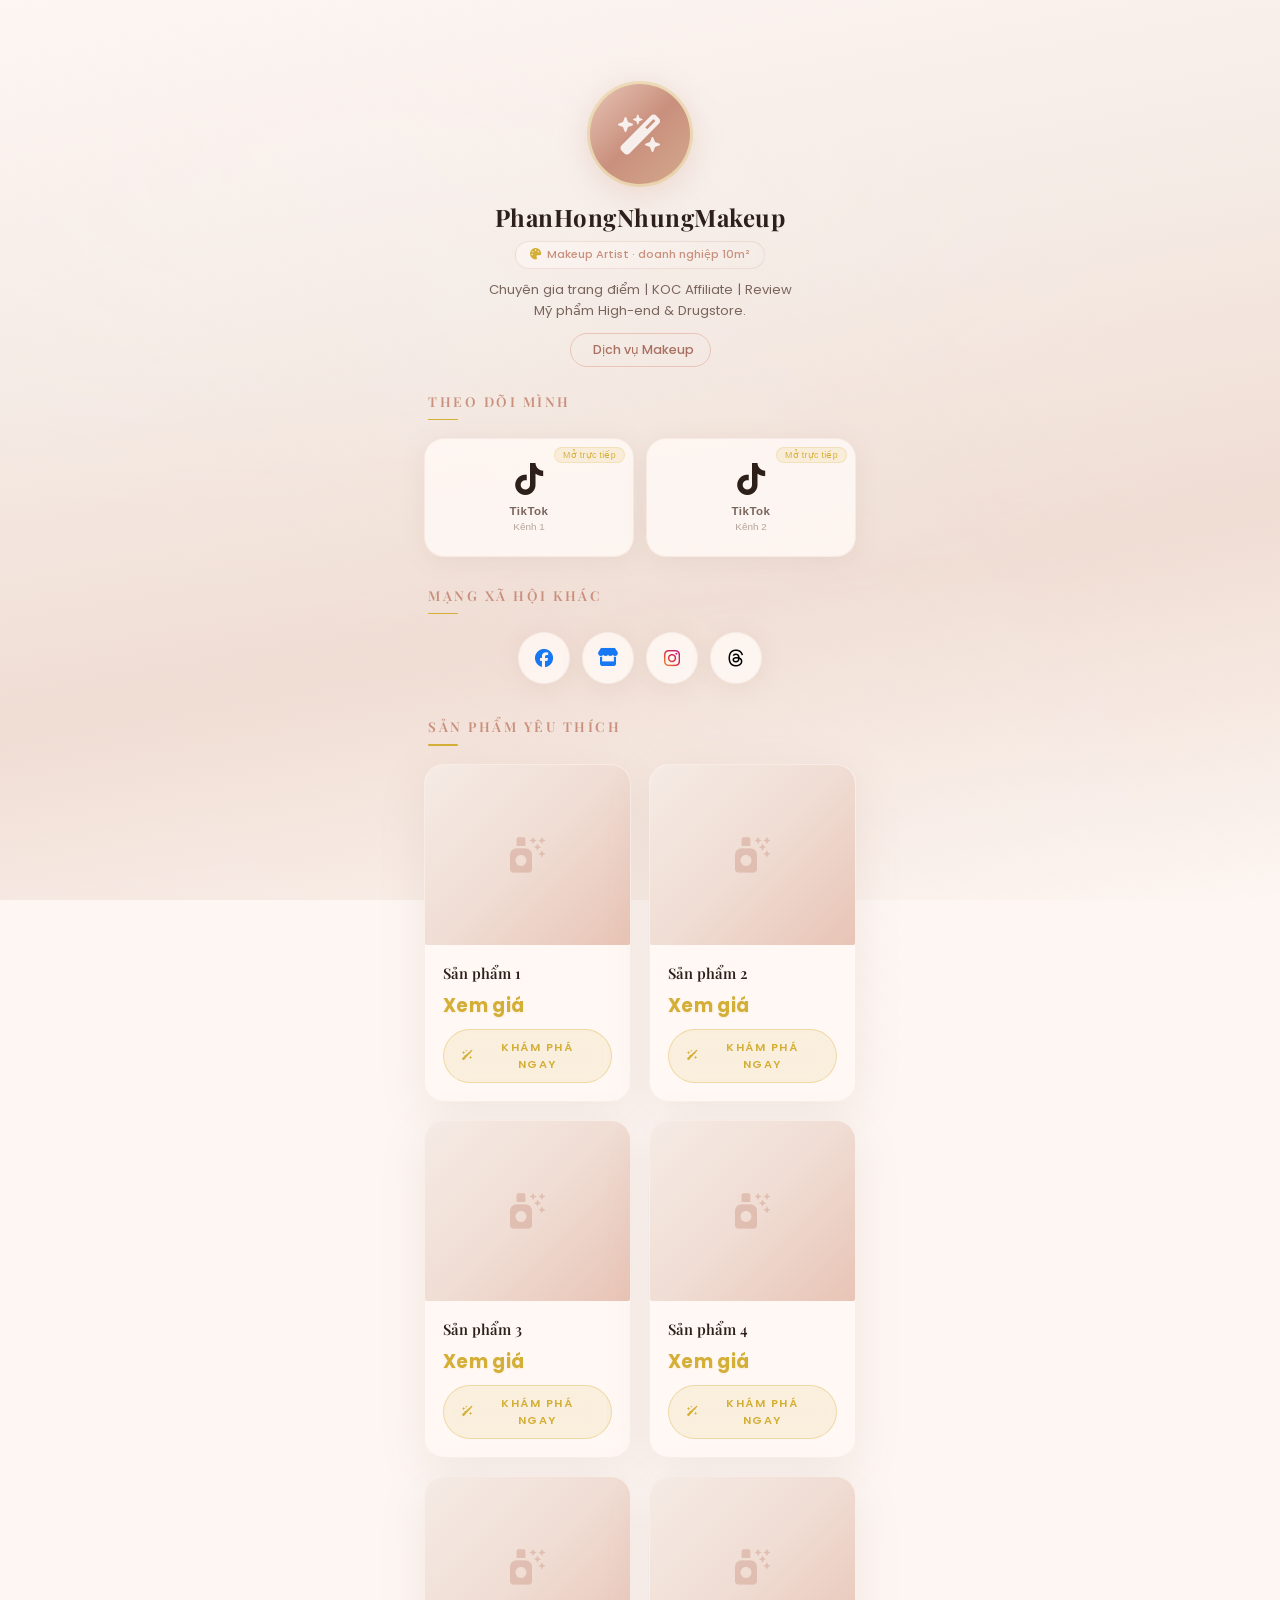
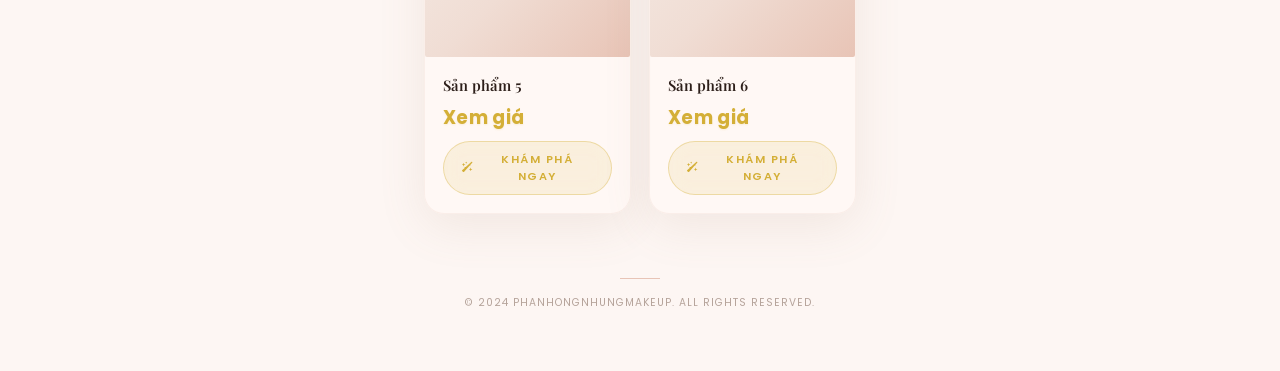
==== tiktok.html @ 32e25bb2 "Initial commit" ====
<!DOCTYPE html>
<html lang="vi">

<head>
  <!-- ============================================
       PhanHongNhungMakeup - Trang TikTok
       Tối ưu cho: TikTok
       
       Primary: TikTok Kênh 1, TikTok Kênh 2
       Secondary: FB Profile, FB Fanpage, IG, Threads
       ============================================ -->

  <meta charset="UTF-8">
  <meta name="viewport" content="width=device-width, initial-scale=1.0, maximum-scale=5.0, user-scalable=yes">

  <!-- SEO -->
  <title>PhanHongNhungMakeup | TikTok</title>
  <meta name="description" content="PhanHongNhungMakeup - Theo dõi trên TikTok và khám phá sản phẩm mỹ phẩm yêu thích.">

  <!-- Open Graph -->
  <meta property="og:title" content="PhanHongNhungMakeup | TikTok">
  <meta property="og:description" content="Theo dõi mình trên TikTok và khám phá sản phẩm mỹ phẩm!">
  <meta property="og:type" content="website">
  <meta property="og:locale" content="vi_VN">

  <!-- Mobile -->
  <meta name="theme-color" content="#c9907d">
  <meta name="apple-mobile-web-app-capable" content="yes">

  <!-- Font Awesome -->
  <link rel="stylesheet" href="https://cdnjs.cloudflare.com/ajax/libs/font-awesome/6.5.1/css/all.min.css"
    integrity="sha512-DTOQO9RWCH3ppGqcWaEA1BIZOC6xxalwEsw9c2QQeAIftl+Vegovlnee1c9QX4TctnWMn13TZye+giMm8e2LwA=="
    crossorigin="anonymous" referrerpolicy="no-referrer" />

  <!-- Stylesheet -->
  <link rel="stylesheet" href="style.css">
</head>

<body>
  <main class="container" role="main">

    <!-- ==========================================
         HEADER
         ========================================== -->
    <header class="profile-header" id="profile-header">
      <div class="profile-avatar" id="profile-avatar">
        <i class="fa-solid fa-wand-magic-sparkles avatar-placeholder"></i>
      </div>

      <h1 class="profile-name">PhanHongNhungMakeup</h1>

      <div class="profile-tag">
        <i class="fa-solid fa-palette"></i>
        Makeup Artist · doanh nghiệp 10m²
      </div>

      <p class="profile-bio">
        Chuyên gia trang điểm | KOC Affiliate | Review Mỹ phẩm High-end & Drugstore.
      </p>

      <a href="#" class="profile-service-link" id="service-link">
        <i class="fa-solid fa-sparkles"></i>
        Dịch vụ Makeup
      </a>
    </header>

    <!-- ==========================================
         LIÊN KẾT CHÍNH (Primary - TikTok)
         Mở TRỰC TIẾP vì người dùng đang trong
         in-app browser của TikTok
         ========================================== -->
    <section class="social-primary-section" id="primary-social" aria-label="Liên kết chính">
      <h2 class="section-title">Theo dõi mình</h2>

      <div class="social-primary-grid">

        <!-- TikTok Kênh 1 -->
        <button class="social-primary-btn tiktok" id="btn-tiktok-1" data-url="https://www.tiktok.com/@phanhongnhungmakeup"
          data-native="true" aria-label="TikTok Kênh 1">
          <span class="native-badge">Mở trực tiếp</span>
          <i class="fa-brands fa-tiktok social-icon"></i>
          <span class="social-label">TikTok</span>
          <span class="social-sublabel">Kênh 1</span>
        </button>

        <!-- TikTok Kênh 2 -->
        <button class="social-primary-btn tiktok" id="btn-tiktok-2" data-url="https://www.tiktok.com/@phanhongnhung.picks"
          data-native="true" aria-label="TikTok Kênh 2">
          <span class="native-badge">Mở trực tiếp</span>
          <i class="fa-brands fa-tiktok social-icon"></i>
          <span class="social-label">TikTok</span>
          <span class="social-sublabel">Kênh 2</span>
        </button>

      </div>
    </section>

    <!-- ==========================================
         LIÊN KẾT PHỤ (Secondary - Meta)
         Khác hệ sinh thái → dùng gateway redirect
         ========================================== -->
    <section class="social-secondary-section" id="secondary-social" aria-label="Liên kết khác">
      <h2 class="section-title">Mạng xã hội khác</h2>

      <div class="social-secondary-row">

        <!-- Facebook Profile -->
        <button class="social-secondary-btn facebook" id="btn-fb-profile" data-url="https://www.facebook.com/phanhong.nhung.16"
          aria-label="Facebook cá nhân">
          <i class="fa-brands fa-facebook"></i>
          <span class="tooltip">Facebook</span>
        </button>

        <!-- Facebook Fanpage -->
        <button class="social-secondary-btn facebook" id="btn-fb-fanpage" data-url="https://www.facebook.com/profile.php?id=61577437437876"
          aria-label="Facebook Fanpage">
          <i class="fa-solid fa-store"></i>
          <span class="tooltip">Fanpage</span>
        </button>

        <!-- Instagram -->
        <button class="social-secondary-btn instagram" id="btn-instagram" data-url="https://www.instagram.com/phanhongnhungmakeup"
          aria-label="Instagram">
          <i class="fa-brands fa-instagram"></i>
          <span class="tooltip">Instagram</span>
        </button>

        <!-- Threads -->
        <button class="social-secondary-btn threads" id="btn-threads" data-url="https://www.threads.net/@phanhongnhungmakeup"
          aria-label="Threads">
          <i class="fa-brands fa-threads"></i>
          <span class="tooltip">Threads</span>
        </button>

      </div>
    </section>

    <!-- ==========================================
         SẢN PHẨM MỸ PHẨM
         ========================================== -->
    <section class="shopee-section" id="shopee-section" aria-label="Sản phẩm mỹ phẩm">
      <h2 class="section-title">Sản phẩm yêu thích</h2>

      <div class="products-grid" id="products-grid">

        <!-- Sản phẩm 1 -->
        <article class="product-card" id="product-1" data-product-id="1" aria-label="Sản phẩm 1">
          <div class="product-image-wrapper">
            <i class="fa-solid fa-spray-can-sparkles img-placeholder"></i>
          </div>
          <div class="product-info">
            <h3 class="product-name">Sản phẩm 1</h3>
            <span class="product-price">Xem giá</span>
            <button class="product-buy-btn" id="buy-btn-1">
              <i class="fa-solid fa-wand-sparkles"></i>
              KHÁM PHÁ NGAY
            </button>
          </div>
        </article>

        <!-- Sản phẩm 2 -->
        <article class="product-card" id="product-2" data-product-id="2" aria-label="Sản phẩm 2">
          <div class="product-image-wrapper">
            <i class="fa-solid fa-spray-can-sparkles img-placeholder"></i>
          </div>
          <div class="product-info">
            <h3 class="product-name">Sản phẩm 2</h3>
            <span class="product-price">Xem giá</span>
            <button class="product-buy-btn" id="buy-btn-2">
              <i class="fa-solid fa-wand-sparkles"></i>
              KHÁM PHÁ NGAY
            </button>
          </div>
        </article>

        <!-- Sản phẩm 3 -->
        <article class="product-card" id="product-3" data-product-id="3" aria-label="Sản phẩm 3">
          <div class="product-image-wrapper">
            <i class="fa-solid fa-spray-can-sparkles img-placeholder"></i>
          </div>
          <div class="product-info">
            <h3 class="product-name">Sản phẩm 3</h3>
            <span class="product-price">Xem giá</span>
            <button class="product-buy-btn" id="buy-btn-3">
              <i class="fa-solid fa-wand-sparkles"></i>
              KHÁM PHÁ NGAY
            </button>
          </div>
        </article>

        <!-- Sản phẩm 4 -->
        <article class="product-card" id="product-4" data-product-id="4" aria-label="Sản phẩm 4">
          <div class="product-image-wrapper">
            <i class="fa-solid fa-spray-can-sparkles img-placeholder"></i>
          </div>
          <div class="product-info">
            <h3 class="product-name">Sản phẩm 4</h3>
            <span class="product-price">Xem giá</span>
            <button class="product-buy-btn" id="buy-btn-4">
              <i class="fa-solid fa-wand-sparkles"></i>
              KHÁM PHÁ NGAY
            </button>
          </div>
        </article>

        <!-- Sản phẩm 5 -->
        <article class="product-card" id="product-5" data-product-id="5" aria-label="Sản phẩm 5">
          <div class="product-image-wrapper">
            <i class="fa-solid fa-spray-can-sparkles img-placeholder"></i>
          </div>
          <div class="product-info">
            <h3 class="product-name">Sản phẩm 5</h3>
            <span class="product-price">Xem giá</span>
            <button class="product-buy-btn" id="buy-btn-5">
              <i class="fa-solid fa-wand-sparkles"></i>
              KHÁM PHÁ NGAY
            </button>
          </div>
        </article>

        <!-- Sản phẩm 6 -->
        <article class="product-card" id="product-6" data-product-id="6" aria-label="Sản phẩm 6">
          <div class="product-image-wrapper">
            <i class="fa-solid fa-spray-can-sparkles img-placeholder"></i>
          </div>
          <div class="product-info">
            <h3 class="product-name">Sản phẩm 6</h3>
            <span class="product-price">Xem giá</span>
            <button class="product-buy-btn" id="buy-btn-6">
              <i class="fa-solid fa-wand-sparkles"></i>
              KHÁM PHÁ NGAY
            </button>
          </div>
        </article>

      </div>
    </section>

    <!-- FOOTER -->
    <footer class="site-footer" id="site-footer">
      <div class="footer-divider"></div>
      <p class="footer-text">© 2024 PhanHongNhungMakeup. All Rights Reserved.</p>
    </footer>

  </main>

  <!-- ==========================================
       QUICK VIEW MODAL
       ========================================== -->
  <div class="quickview-overlay" id="quickview-overlay" role="dialog" aria-modal="true" aria-label="Xem nhanh sản phẩm">
    <div class="quickview-card">
      <div class="quickview-image" id="quickview-image">
        <i class="fa-solid fa-spray-can-sparkles img-placeholder"></i>
      </div>

      <button class="quickview-close" id="quickview-close" aria-label="Đóng">
        <i class="fa-solid fa-xmark"></i>
      </button>

      <div class="quickview-content">
        <h2 class="quickview-name" id="quickview-name">Tên sản phẩm</h2>

        <div class="quickview-rating">
          <div class="quickview-stars" id="quickview-stars"></div>
          <span class="quickview-rating-text" id="quickview-rating-text"></span>
        </div>

        <div class="quickview-price" id="quickview-price">0₫</div>
        <p class="quickview-desc" id="quickview-desc">Mô tả sản phẩm...</p>

        <button class="quickview-buy-btn" id="quickview-buy" data-url="">
          <i class="fa-solid fa-bag-shopping"></i>
          MUA TRÊN SHOPEE
        </button>
        <p class="quickview-note">Sẽ chuyển hướng tới ứng dụng Shopee hoặc trình duyệt</p>
      </div>
    </div>
  </div>

  <!-- ==========================================
       GATEWAY OVERLAY
       ========================================== -->
  <div class="gateway-overlay" id="gateway-overlay" role="dialog" aria-modal="true" aria-label="Chuyển hướng liên kết">
    <div class="gateway-card">
      <div class="gateway-deco-icon">
        <i class="fa-solid fa-wand-magic-sparkles"></i>
      </div>

      <h2 class="gateway-title" id="gateway-title">
        <i class="fa-solid fa-magic"></i>
        Đang chuyển hướng...
      </h2>

      <p class="gateway-message">
        Để trải nghiệm tốt nhất, trang này nên được mở trong trình duyệt gốc
        (ví dụ: Safari, Chrome).
      </p>

      <div class="gateway-url-preview" id="gateway-url-preview"></div>

      <div class="gateway-actions">
        <button class="gateway-btn primary" id="redirect-direct">
          <i class="fa-solid fa-up-right-from-square"></i>
          MỞ TRONG ỨNG DỤNG
        </button>

        <button class="gateway-btn secondary" id="copy-link">
          <i class="fa-regular fa-copy"></i>
          Sao chép liên kết
        </button>

        <button class="gateway-btn ghost" id="close-gateway">
          <i class="fa-solid fa-images"></i>
          XEM TIẾP PORTFOLIO
        </button>
      </div>
    </div>
  </div>

  <!-- Toast thông báo -->
  <div class="copy-toast" id="copy-toast" role="alert" aria-live="assertive"></div>

  <!-- Script -->
  <script src="script.js"></script>
</body>

</html>
---- style.css ----
/* ============================================
   PhanHongNhungMakeup - Affiliate Social Hub
   Phong cách: Aesthetic Glamour Luxury (Makeup)
   
   Thiết kế: Rose-gold, ngọc trai, glassmorphism
   Cấu trúc: Splash + Meta page + TikTok page
   ============================================ */

/* --- Nhập phông chữ Google Fonts --- */
@import url('https://fonts.googleapis.com/css2?family=Playfair+Display:wght@400;500;600;700&family=Poppins:wght@300;400;500;600;700&display=swap');

/* --- Biến CSS toàn cục (CSS Custom Properties) --- */
:root {
  /* Bảng màu chủ đạo - Rose Gold / Pearl / Nude */
  --bg-primary: #fdf6f3;
  --bg-card: rgba(255, 248, 245, 0.85);
  --bg-card-solid: #fff8f5;
  --bg-overlay: rgba(45, 30, 25, 0.45);
  --bg-gateway: rgba(255, 252, 250, 0.92);

  /* Màu chữ */
  --text-primary: #2d1f1a;
  --text-secondary: #7a655c;
  --text-muted: #b5a39a;
  --text-white: #fffaf8;

  /* Màu nhấn sang trọng */
  --accent-rosegold: #c9907d;
  --accent-rosegold-light: #e8c4b6;
  --accent-rosegold-dark: #a87060;
  --accent-gold: #D4AF37;
  --accent-gold-light: #e8cc6e;
  --accent-gold-glow: rgba(212, 175, 55, 0.35);
  --accent-pearl: #f5ebe5;
  --accent-nude: #f0ddd4;

  /* Gradient chính */
  --gradient-rosegold: linear-gradient(135deg, #e8c4b6 0%, #c9907d 50%, #d4a88c 100%);
  --gradient-pearl: linear-gradient(135deg, #fdf6f3 0%, #f5ebe5 40%, #f0ddd4 100%);
  --gradient-gold-shimmer: linear-gradient(135deg, #D4AF37 0%, #e8cc6e 25%, #D4AF37 50%, #f0d98c 75%, #D4AF37 100%);
  --gradient-glass: linear-gradient(135deg, rgba(255, 248, 245, 0.6), rgba(245, 235, 229, 0.3));

  /* Màu mạng xã hội */
  --color-tiktok: #2d1f1a;
  --color-instagram: #c9376b;
  --color-facebook: #1877f2;
  --color-threads: #000000;
  --color-meta: #0866FF;

  /* Hiệu ứng bóng đổ mềm */
  --shadow-soft: 0 4px 24px rgba(160, 120, 100, 0.1);
  --shadow-medium: 0 8px 40px rgba(160, 120, 100, 0.15);
  --shadow-float: 0 12px 48px rgba(160, 120, 100, 0.12);
  --shadow-glow-gold: 0 4px 28px rgba(212, 175, 55, 0.3);
  --shadow-glow-rose: 0 6px 32px rgba(201, 144, 125, 0.3);

  /* Bo góc */
  --border-radius: 20px;
  --border-radius-sm: 14px;
  --border-radius-pill: 999px;
  --border-radius-elegant: 2px;

  /* Chuyển động mượt mà */
  --transition-fast: 0.2s cubic-bezier(0.4, 0, 0.2, 1);
  --transition-smooth: 0.4s cubic-bezier(0.4, 0, 0.2, 1);
  --transition-bounce: 0.5s cubic-bezier(0.34, 1.56, 0.64, 1);
  --transition-luxury: 0.6s cubic-bezier(0.25, 0.46, 0.45, 0.94);
}

/* --- Reset toàn cục --- */
*,
*::before,
*::after {
  margin: 0;
  padding: 0;
  box-sizing: border-box;
}

html {
  font-size: 16px;
  scroll-behavior: smooth;
  -webkit-tap-highlight-color: transparent;
}

/* --- Nền trang sang trọng với texture bột phấn --- */
body {
  font-family: 'Poppins', -apple-system, BlinkMacSystemFont, 'Segoe UI', sans-serif;
  background: var(--bg-primary);
  color: var(--text-primary);
  min-height: 100vh;
  line-height: 1.6;
  position: relative;
  overflow-x: hidden;
  background-image:
    linear-gradient(170deg, #fdf6f3 0%, #f5ebe5 35%, #f0ddd4 65%, #fdf6f3 100%);
  background-attachment: fixed;
}

/* Lớp phủ texture bột phấn mịn (silk sheen) */
body::before {
  content: '';
  position: fixed;
  inset: 0;
  pointer-events: none;
  z-index: 0;
  background-image:
    radial-gradient(ellipse 100% 60% at 30% 20%, rgba(232, 196, 182, 0.2), transparent),
    radial-gradient(ellipse 80% 50% at 70% 80%, rgba(212, 175, 55, 0.06), transparent),
    radial-gradient(circle 2px at 20% 30%, rgba(255, 255, 255, 0.4), transparent),
    radial-gradient(circle 1.5px at 60% 50%, rgba(255, 255, 255, 0.3), transparent),
    radial-gradient(circle 1px at 80% 20%, rgba(255, 255, 255, 0.35), transparent),
    radial-gradient(circle 2px at 40% 70%, rgba(255, 255, 255, 0.25), transparent);
  mix-blend-mode: overlay;
  opacity: 0.7;
}

/* Hiệu ứng ánh lụa */
body::after {
  content: '';
  position: fixed;
  width: 200%;
  height: 200%;
  top: -50%;
  left: -50%;
  pointer-events: none;
  z-index: 0;
  background: linear-gradient(
    45deg,
    transparent 40%,
    rgba(255, 255, 255, 0.03) 45%,
    rgba(255, 255, 255, 0.06) 50%,
    rgba(255, 255, 255, 0.03) 55%,
    transparent 60%
  );
  animation: silkSheen 8s ease-in-out infinite;
}

/* --- Container chính --- */
.container {
  max-width: 480px;
  margin: 0 auto;
  padding: 24px 20px 40px;
  position: relative;
  z-index: 1;
}

/* ============================================
   TRANG SPLASH (Chọn nền tảng)
   ============================================ */

/* Container splash - căn giữa dọc toàn màn hình */
.splash-container {
  max-width: 420px;
  margin: 0 auto;
  padding: 0 24px;
  min-height: 100vh;
  display: flex;
  flex-direction: column;
  align-items: center;
  justify-content: center;
  position: relative;
  z-index: 1;
  text-align: center;
}

/* Avatar trên splash */
.splash-avatar {
  width: 100px;
  height: 100px;
  border-radius: 50%;
  margin-bottom: 20px;
  background: var(--gradient-rosegold);
  display: flex;
  align-items: center;
  justify-content: center;
  box-shadow:
    0 0 0 3px rgba(212, 175, 55, 0.25),
    var(--shadow-glow-rose);
  position: relative;
  animation: fadeInDown 0.7s ease-out;
  overflow: hidden;
}

.splash-avatar img {
  width: 100%;
  height: 100%;
  object-fit: cover;
  border-radius: 50%;
}

.splash-avatar .avatar-placeholder {
  font-size: 40px;
  color: rgba(255, 255, 255, 0.85);
}

/* Viền vàng kim xung quanh avatar splash */
.splash-avatar::before {
  content: '';
  position: absolute;
  inset: -4px;
  border-radius: 50%;
  background: var(--gradient-gold-shimmer);
  background-size: 200% 200%;
  z-index: -1;
  opacity: 0.5;
  animation: goldPulse 4s ease-in-out infinite;
}

/* Tên thương hiệu trên splash */
.splash-brand {
  font-family: 'Playfair Display', 'Georgia', serif;
  font-size: 1.6rem;
  font-weight: 700;
  color: var(--text-primary);
  margin-bottom: 4px;
  letter-spacing: 0.5px;
  animation: fadeInDown 0.7s ease-out 0.1s both;
}

/* Tagline / slogan */
.splash-tagline {
  font-size: 0.8rem;
  color: var(--text-muted);
  font-weight: 400;
  font-style: italic;
  margin-bottom: 8px;
  animation: fadeInDown 0.7s ease-out 0.15s both;
}

/* Bio trên splash */
.splash-bio {
  font-size: 0.82rem;
  color: var(--text-secondary);
  margin-bottom: 36px;
  line-height: 1.5;
  max-width: 300px;
  animation: fadeInDown 0.7s ease-out 0.2s both;
}

/* Hướng dẫn chọn nền tảng */
.splash-prompt {
  font-size: 0.72rem;
  font-weight: 500;
  text-transform: uppercase;
  letter-spacing: 2px;
  color: var(--accent-rosegold);
  margin-bottom: 18px;
  animation: fadeInUp 0.7s ease-out 0.3s both;
}

/* Nút chọn nền tảng */
.splash-buttons {
  display: flex;
  flex-direction: column;
  gap: 14px;
  width: 100%;
  max-width: 320px;
  animation: fadeInUp 0.7s ease-out 0.35s both;
}

.splash-btn {
  display: flex;
  align-items: center;
  justify-content: center;
  gap: 12px;
  padding: 18px 24px;
  border: 1px solid rgba(201, 144, 125, 0.15);
  border-radius: var(--border-radius);
  font-family: 'Poppins', sans-serif;
  font-size: 0.95rem;
  font-weight: 600;
  cursor: pointer;
  transition: all var(--transition-smooth);
  text-decoration: none;
  position: relative;
  overflow: hidden;
  backdrop-filter: blur(12px);
  -webkit-backdrop-filter: blur(12px);
}

/* Hiệu ứng shimmer cho nút splash */
.splash-btn::before {
  content: '';
  position: absolute;
  top: 0;
  left: -100%;
  width: 100%;
  height: 100%;
  background: linear-gradient(
    90deg, transparent,
    rgba(255, 255, 255, 0.12),
    rgba(255, 255, 255, 0.2),
    rgba(255, 255, 255, 0.12),
    transparent
  );
  transition: left 0.7s ease;
}

.splash-btn:hover::before {
  left: 100%;
}

.splash-btn:hover {
  transform: translateY(-3px);
  box-shadow: var(--shadow-medium);
}

.splash-btn:active {
  transform: translateY(-1px) scale(0.98);
}

/* Nút Meta (Facebook/Instagram/Threads) */
.splash-btn.meta {
  background: linear-gradient(135deg, rgba(8, 102, 255, 0.08), rgba(200, 55, 107, 0.06));
  color: var(--text-primary);
}

.splash-btn.meta:hover {
  border-color: rgba(8, 102, 255, 0.25);
}

.splash-btn.meta .btn-icons {
  display: flex;
  gap: 8px;
  font-size: 1.1rem;
}

.splash-btn.meta .btn-icons .fa-facebook { color: var(--color-facebook); }
.splash-btn.meta .btn-icons .fa-instagram { color: var(--color-instagram); }
.splash-btn.meta .btn-icons .fa-threads { color: var(--color-threads); }

/* Nút TikTok */
.splash-btn.tiktok-btn {
  background: rgba(45, 31, 26, 0.05);
  color: var(--text-primary);
}

.splash-btn.tiktok-btn:hover {
  border-color: rgba(45, 31, 26, 0.2);
}

.splash-btn.tiktok-btn .btn-icons {
  font-size: 1.2rem;
  color: var(--color-tiktok);
}

/* Nhãn phụ trong nút splash (tên mạng xã hội) */
.splash-btn .btn-label {
  flex: 1;
  text-align: left;
}

.splash-btn .btn-sublabel {
  font-size: 0.68rem;
  font-weight: 400;
  color: var(--text-muted);
  display: block;
  margin-top: 1px;
}

/* Mũi tên chỉ hướng */
.splash-btn .btn-arrow {
  font-size: 0.8rem;
  color: var(--text-muted);
  transition: transform var(--transition-fast);
}

.splash-btn:hover .btn-arrow {
  transform: translateX(3px);
}

/* Footer splash */
.splash-footer {
  margin-top: 40px;
  animation: fadeInUp 0.7s ease-out 0.5s both;
}

.splash-footer .footer-text {
  font-size: 0.65rem;
  color: var(--text-muted);
  letter-spacing: 0.8px;
}

/* ============================================
   PHẦN HEADER (Profile - dùng chung meta/tiktok)
   ============================================ */
.profile-header {
  text-align: center;
  padding: 36px 0 24px;
  animation: fadeInDown 0.7s var(--transition-luxury);
}

/* Ảnh đại diện tròn - viền vàng kim */
.profile-avatar {
  width: 100px;
  height: 100px;
  border-radius: 50%;
  margin: 0 auto 14px;
  position: relative;
  background: var(--gradient-rosegold);
  display: flex;
  align-items: center;
  justify-content: center;
  box-shadow:
    0 0 0 3px rgba(212, 175, 55, 0.25),
    var(--shadow-glow-rose);
  overflow: hidden;
}

.profile-avatar img {
  width: 100%;
  height: 100%;
  object-fit: cover;
  border-radius: 50%;
}

.profile-avatar .avatar-placeholder {
  font-size: 40px;
  color: rgba(255, 255, 255, 0.85);
}

.profile-avatar::before {
  content: '';
  position: absolute;
  inset: -4px;
  border-radius: 50%;
  background: var(--gradient-gold-shimmer);
  background-size: 200% 200%;
  z-index: -1;
  opacity: 0.5;
  animation: goldPulse 4s ease-in-out infinite;
}

.profile-name {
  font-family: 'Playfair Display', 'Georgia', serif;
  font-size: 1.5rem;
  font-weight: 700;
  color: var(--text-primary);
  margin-bottom: 4px;
  letter-spacing: 0.5px;
}

.profile-tag {
  display: inline-flex;
  align-items: center;
  gap: 6px;
  padding: 4px 14px;
  background: var(--gradient-glass);
  border: 1px solid rgba(201, 144, 125, 0.2);
  border-radius: var(--border-radius-pill);
  font-size: 0.7rem;
  font-weight: 500;
  color: var(--accent-rosegold);
  margin-bottom: 10px;
  backdrop-filter: blur(8px);
  -webkit-backdrop-filter: blur(8px);
}

.profile-tag i {
  font-size: 0.7rem;
  color: var(--accent-gold);
}

.profile-bio {
  font-size: 0.82rem;
  color: var(--text-secondary);
  font-weight: 400;
  max-width: 320px;
  margin: 0 auto;
  line-height: 1.6;
}

.profile-service-link {
  display: inline-flex;
  align-items: center;
  gap: 6px;
  margin-top: 12px;
  padding: 6px 16px;
  font-size: 0.78rem;
  font-weight: 500;
  color: var(--accent-rosegold-dark);
  text-decoration: none;
  border: 1px solid var(--accent-rosegold-light);
  border-radius: var(--border-radius-pill);
  transition: all var(--transition-smooth);
}

.profile-service-link:hover {
  background: var(--accent-nude);
  transform: translateY(-1px);
  box-shadow: var(--shadow-soft);
}

.profile-service-link i {
  font-size: 0.72rem;
}

/* ============================================
   TIÊU ĐỀ PHẦN (Section Titles)
   ============================================ */
.section-title {
  font-family: 'Playfair Display', 'Georgia', serif;
  font-size: 0.85rem;
  font-weight: 600;
  text-transform: uppercase;
  letter-spacing: 2.5px;
  color: var(--accent-rosegold);
  margin-bottom: 18px;
  padding-left: 4px;
  position: relative;
}

.section-title::after {
  content: '';
  display: block;
  width: 30px;
  height: 1.5px;
  background: var(--accent-gold);
  margin-top: 6px;
  border-radius: 2px;
}

/* ============================================
   PHẦN LIÊN KẾT CHÍNH (Primary Social - Nút lớn)
   Dùng cho liên kết cùng hệ sinh thái
   ============================================ */
.social-primary-section {
  margin-bottom: 28px;
  animation: fadeInUp 0.7s ease-out 0.15s both;
}

.social-primary-grid {
  display: grid;
  grid-template-columns: 1fr 1fr;
  gap: 12px;
}

/* Nút chính lớn - glassmorphism */
.social-primary-btn {
  display: flex;
  flex-direction: column;
  align-items: center;
  gap: 10px;
  padding: 24px 14px;
  background: var(--bg-card);
  backdrop-filter: blur(12px);
  -webkit-backdrop-filter: blur(12px);
  border: 1px solid rgba(201, 144, 125, 0.12);
  border-radius: var(--border-radius);
  box-shadow: var(--shadow-soft);
  cursor: pointer;
  transition: all var(--transition-smooth);
  position: relative;
  overflow: hidden;
}

.social-primary-btn::before {
  content: '';
  position: absolute;
  inset: 0;
  opacity: 0;
  transition: opacity var(--transition-fast);
  border-radius: var(--border-radius);
}

.social-primary-btn:hover,
.social-primary-btn:active {
  transform: translateY(-4px);
  box-shadow: var(--shadow-medium);
  border-color: rgba(201, 144, 125, 0.25);
}

.social-primary-btn:active {
  transform: translateY(-2px) scale(0.97);
}

.social-primary-btn .social-icon {
  font-size: 2rem;
  transition: transform var(--transition-bounce);
}

.social-primary-btn:hover .social-icon {
  transform: scale(1.12);
}

.social-primary-btn .social-label {
  font-size: 0.72rem;
  font-weight: 600;
  color: var(--text-secondary);
  letter-spacing: 0.5px;
}

.social-primary-btn .social-sublabel {
  font-size: 0.62rem;
  font-weight: 400;
  color: var(--text-muted);
  margin-top: -6px;
}

/* Badge "Mở trực tiếp" cho primary links */
.native-badge {
  position: absolute;
  top: 8px;
  right: 8px;
  padding: 2px 8px;
  background: rgba(212, 175, 55, 0.12);
  border: 1px solid rgba(212, 175, 55, 0.2);
  border-radius: var(--border-radius-pill);
  font-size: 0.55rem;
  font-weight: 500;
  color: var(--accent-gold);
  letter-spacing: 0.3px;
}

/* Màu riêng cho icon */
.social-primary-btn.facebook .social-icon { color: var(--color-facebook); }
.social-primary-btn.facebook::before { background: rgba(24, 119, 242, 0.04); }
.social-primary-btn.facebook:hover::before { opacity: 1; }

.social-primary-btn.instagram .social-icon {
  background: linear-gradient(45deg, #f09433, #e6683c, #dc2743, #cc2366, #bc1888);
  -webkit-background-clip: text;
  -webkit-text-fill-color: transparent;
  background-clip: text;
}
.social-primary-btn.instagram::before { background: linear-gradient(135deg, rgba(240,148,51,0.04), rgba(204,35,102,0.04)); }
.social-primary-btn.instagram:hover::before { opacity: 1; }

.social-primary-btn.threads .social-icon { color: var(--color-threads); }
.social-primary-btn.threads::before { background: rgba(0, 0, 0, 0.03); }
.social-primary-btn.threads:hover::before { opacity: 1; }

.social-primary-btn.tiktok .social-icon { color: var(--color-tiktok); }
.social-primary-btn.tiktok::before { background: rgba(0, 0, 0, 0.03); }
.social-primary-btn.tiktok:hover::before { opacity: 1; }

/* ============================================
   PHẦN LIÊN KẾT PHỤ (Secondary Social - Icon nhỏ)
   Dùng cho liên kết khác hệ sinh thái
   ============================================ */
.social-secondary-section {
  margin-bottom: 32px;
  animation: fadeInUp 0.7s ease-out 0.25s both;
}

.social-secondary-row {
  display: flex;
  gap: 12px;
  justify-content: center;
  flex-wrap: wrap;
}

/* Nút icon nhỏ tròn */
.social-secondary-btn {
  width: 52px;
  height: 52px;
  border-radius: 50%;
  display: flex;
  align-items: center;
  justify-content: center;
  background: var(--bg-card);
  backdrop-filter: blur(8px);
  -webkit-backdrop-filter: blur(8px);
  border: 1px solid rgba(201, 144, 125, 0.1);
  box-shadow: var(--shadow-soft);
  cursor: pointer;
  transition: all var(--transition-smooth);
  font-size: 1.15rem;
  position: relative;
}

.social-secondary-btn:hover {
  transform: translateY(-3px) scale(1.08);
  box-shadow: var(--shadow-medium);
}

.social-secondary-btn:active {
  transform: scale(0.95);
}

/* Tooltip tên mạng xã hội */
.social-secondary-btn .tooltip {
  position: absolute;
  bottom: -24px;
  left: 50%;
  transform: translateX(-50%);
  font-size: 0.6rem;
  font-weight: 500;
  color: var(--text-muted);
  white-space: nowrap;
  opacity: 0;
  transition: opacity var(--transition-fast);
  pointer-events: none;
}

.social-secondary-btn:hover .tooltip {
  opacity: 1;
}

/* Màu icon nhỏ */
.social-secondary-btn.facebook i { color: var(--color-facebook); }
.social-secondary-btn.instagram i {
  background: linear-gradient(45deg, #f09433, #e6683c, #dc2743, #cc2366, #bc1888);
  -webkit-background-clip: text;
  -webkit-text-fill-color: transparent;
  background-clip: text;
}
.social-secondary-btn.threads i { color: var(--color-threads); }
.social-secondary-btn.tiktok i { color: var(--color-tiktok); }

/* ============================================
   PHẦN SẢN PHẨM MỸ PHẨM (Product Cards)
   ============================================ */
.shopee-section {
  margin-bottom: 36px;
  animation: fadeInUp 0.7s ease-out 0.35s both;
}

.products-grid {
  display: flex;
  flex-direction: column;
  gap: 18px;
}

/* Thẻ sản phẩm nổi */
.product-card {
  background: var(--bg-card);
  backdrop-filter: blur(12px);
  -webkit-backdrop-filter: blur(12px);
  border: 1px solid rgba(201, 144, 125, 0.1);
  border-radius: var(--border-radius);
  box-shadow: var(--shadow-float);
  overflow: hidden;
  display: flex;
  flex-direction: row;
  cursor: pointer;
  transition: all var(--transition-smooth);
  position: relative;
}

.product-card:hover {
  transform: translateY(-4px);
  box-shadow: var(--shadow-medium);
  border-color: rgba(212, 175, 55, 0.2);
}

.product-card:active {
  transform: translateY(-2px) scale(0.99);
}

/* Ảnh sản phẩm */
.product-image-wrapper {
  width: 130px;
  min-height: 130px;
  flex-shrink: 0;
  position: relative;
  overflow: hidden;
  border-radius: var(--border-radius-elegant);
  background: linear-gradient(135deg, #f5ebe5 0%, #f0ddd4 50%, #e8c4b6 100%);
  display: flex;
  align-items: center;
  justify-content: center;
}

.product-image-wrapper img {
  width: 100%;
  height: 100%;
  object-fit: cover;
  border-radius: var(--border-radius-elegant);
  transition: transform var(--transition-smooth);
}

.product-card:hover .product-image-wrapper img {
  transform: scale(1.06);
}

.product-image-wrapper .img-placeholder {
  font-size: 2.2rem;
  color: rgba(201, 144, 125, 0.4);
}

/* Thông tin sản phẩm */
.product-info {
  flex: 1;
  padding: 18px;
  display: flex;
  flex-direction: column;
  justify-content: center;
  gap: 8px;
}

.product-name {
  font-family: 'Playfair Display', 'Georgia', serif;
  font-size: 0.92rem;
  font-weight: 600;
  color: var(--text-primary);
  line-height: 1.4;
  display: -webkit-box;
  -webkit-line-clamp: 2;
  -webkit-box-orient: vertical;
  overflow: hidden;
}

.product-price {
  font-size: 1.15rem;
  font-weight: 700;
  color: var(--accent-gold);
  letter-spacing: 0.3px;
  text-shadow: 0 1px 2px rgba(212, 175, 55, 0.15);
}

/* Nút "KHÁM PHÁ NGAY" - glassmorphism */
.product-buy-btn {
  display: inline-flex;
  align-items: center;
  gap: 8px;
  padding: 9px 18px;
  background: rgba(212, 175, 55, 0.12);
  backdrop-filter: blur(10px);
  -webkit-backdrop-filter: blur(10px);
  color: var(--accent-gold);
  border: 1px solid rgba(212, 175, 55, 0.35);
  border-radius: var(--border-radius-pill);
  font-family: 'Poppins', sans-serif;
  font-size: 0.7rem;
  font-weight: 600;
  letter-spacing: 1.5px;
  text-transform: uppercase;
  cursor: pointer;
  transition: all var(--transition-smooth);
  align-self: flex-start;
  position: relative;
  overflow: hidden;
}

.product-buy-btn::before {
  content: '';
  position: absolute;
  top: 0;
  left: -100%;
  width: 100%;
  height: 100%;
  background: linear-gradient(
    90deg, transparent,
    rgba(212, 175, 55, 0.15),
    rgba(232, 204, 110, 0.3),
    rgba(212, 175, 55, 0.15),
    transparent
  );
  transition: left 0.6s ease;
}

.product-buy-btn:hover::before { left: 100%; }

.product-buy-btn:hover {
  background: rgba(212, 175, 55, 0.2);
  border-color: rgba(212, 175, 55, 0.55);
  box-shadow: var(--shadow-glow-gold);
  color: #b8941f;
  transform: translateY(-1px);
}

.product-buy-btn i { font-size: 0.65rem; }

/* ============================================
   PRODUCT QUICK VIEW MODAL (Xem nhanh sản phẩm)
   Thay thế iframe Shopee - hiển thị chi tiết
   sản phẩm trên trang của mình
   ============================================ */
.quickview-overlay {
  position: fixed;
  inset: 0;
  z-index: 1000;
  background: var(--bg-overlay);
  display: flex;
  align-items: center;
  justify-content: center;
  opacity: 0;
  visibility: hidden;
  transition: all var(--transition-smooth);
  backdrop-filter: blur(12px);
  -webkit-backdrop-filter: blur(12px);
}

.quickview-overlay.active {
  opacity: 1;
  visibility: visible;
}

/* Thẻ xem nhanh */
.quickview-card {
  background: var(--bg-gateway);
  backdrop-filter: blur(20px);
  -webkit-backdrop-filter: blur(20px);
  border: 1px solid rgba(201, 144, 125, 0.15);
  width: calc(100% - 32px);
  max-width: 400px;
  max-height: 85vh;
  border-radius: var(--border-radius);
  overflow: hidden;
  transform: scale(0.9) translateY(20px);
  opacity: 0;
  transition: all var(--transition-bounce);
  display: flex;
  flex-direction: column;
  box-shadow: var(--shadow-float);
}

.quickview-overlay.active .quickview-card {
  transform: scale(1) translateY(0);
  opacity: 1;
}

/* Ảnh sản phẩm lớn */
.quickview-image {
  width: 100%;
  aspect-ratio: 1 / 1;
  background: linear-gradient(135deg, #f5ebe5 0%, #f0ddd4 50%, #e8c4b6 100%);
  display: flex;
  align-items: center;
  justify-content: center;
  position: relative;
  overflow: hidden;
  flex-shrink: 0;
}

.quickview-image img {
  width: 100%;
  height: 100%;
  object-fit: cover;
}

.quickview-image .img-placeholder {
  font-size: 4rem;
  color: rgba(201, 144, 125, 0.3);
}

/* Gradient fade ở đáy ảnh */
.quickview-image::after {
  content: '';
  position: absolute;
  bottom: 0;
  left: 0;
  right: 0;
  height: 60px;
  background: linear-gradient(transparent, rgba(255, 252, 250, 0.6));
}

/* Nút đóng (X) trên ảnh */
.quickview-close {
  position: absolute;
  top: 12px;
  right: 12px;
  width: 36px;
  height: 36px;
  border-radius: 50%;
  background: rgba(255, 255, 255, 0.7);
  backdrop-filter: blur(8px);
  -webkit-backdrop-filter: blur(8px);
  border: 1px solid rgba(201, 144, 125, 0.15);
  display: flex;
  align-items: center;
  justify-content: center;
  cursor: pointer;
  font-size: 0.85rem;
  color: var(--text-secondary);
  transition: all var(--transition-fast);
  z-index: 2;
}

.quickview-close:hover {
  background: rgba(255, 255, 255, 0.9);
  color: var(--text-primary);
  transform: scale(1.1);
}

/* Nội dung chi tiết */
.quickview-content {
  padding: 20px 24px 24px;
  overflow-y: auto;
  flex: 1;
}

.quickview-name {
  font-family: 'Playfair Display', 'Georgia', serif;
  font-size: 1.15rem;
  font-weight: 700;
  color: var(--text-primary);
  margin-bottom: 6px;
  line-height: 1.4;
}

/* Đánh giá sao */
.quickview-rating {
  display: flex;
  align-items: center;
  gap: 6px;
  margin-bottom: 10px;
}

.quickview-stars {
  display: flex;
  gap: 2px;
}

.quickview-stars i {
  font-size: 0.75rem;
  color: var(--accent-gold);
}

.quickview-stars i.empty {
  color: #ddd;
}

.quickview-rating-text {
  font-size: 0.72rem;
  color: var(--text-muted);
}

.quickview-price {
  font-size: 1.4rem;
  font-weight: 700;
  color: var(--accent-gold);
  margin-bottom: 12px;
  text-shadow: 0 1px 3px rgba(212, 175, 55, 0.2);
}

.quickview-desc {
  font-size: 0.82rem;
  color: var(--text-secondary);
  line-height: 1.7;
  margin-bottom: 20px;
}

/* Nút MUA TRÊN SHOPEE */
.quickview-buy-btn {
  width: 100%;
  padding: 16px 20px;
  background: var(--gradient-rosegold);
  color: var(--text-white);
  border: 1px solid rgba(212, 175, 55, 0.3);
  border-radius: var(--border-radius-sm);
  font-family: 'Poppins', sans-serif;
  font-size: 0.92rem;
  font-weight: 600;
  letter-spacing: 1px;
  cursor: pointer;
  display: flex;
  align-items: center;
  justify-content: center;
  gap: 10px;
  transition: all var(--transition-fast);
  position: relative;
  overflow: hidden;
  box-shadow: var(--shadow-glow-rose);
}

.quickview-buy-btn::before {
  content: '';
  position: absolute;
  top: 0;
  left: -100%;
  width: 100%;
  height: 100%;
  background: linear-gradient(
    90deg, transparent,
    rgba(255, 255, 255, 0.1),
    rgba(255, 255, 255, 0.25),
    rgba(255, 255, 255, 0.1),
    transparent
  );
  transition: left 0.7s ease;
}

.quickview-buy-btn:hover::before { left: 100%; }

.quickview-buy-btn:hover {
  box-shadow: 0 8px 36px rgba(201, 144, 125, 0.4);
  transform: translateY(-2px);
}

.quickview-buy-btn:active {
  transform: translateY(0) scale(0.98);
}

.quickview-buy-btn i {
  font-size: 0.85rem;
}

/* Ghi chú nhỏ dưới nút mua */
.quickview-note {
  text-align: center;
  margin-top: 10px;
  font-size: 0.65rem;
  color: var(--text-muted);
}

/* ============================================
   GATEWAY OVERLAY (Chuyển hướng cho link XPlatform)
   ============================================ */
.gateway-overlay {
  position: fixed;
  inset: 0;
  z-index: 1000;
  background: var(--bg-overlay);
  display: flex;
  align-items: center;
  justify-content: center;
  opacity: 0;
  visibility: hidden;
  transition: all var(--transition-smooth);
  backdrop-filter: blur(12px);
  -webkit-backdrop-filter: blur(12px);
}

.gateway-overlay.active {
  opacity: 1;
  visibility: visible;
}

.gateway-card {
  background: var(--bg-gateway);
  backdrop-filter: blur(20px);
  -webkit-backdrop-filter: blur(20px);
  border: 1px solid rgba(201, 144, 125, 0.15);
  width: calc(100% - 40px);
  max-width: 400px;
  border-radius: var(--border-radius);
  padding: 36px 28px 32px;
  transform: scale(0.9) translateY(20px);
  opacity: 0;
  transition: all var(--transition-bounce);
  position: relative;
  box-shadow: var(--shadow-float);
}

.gateway-overlay.active .gateway-card {
  transform: scale(1) translateY(0);
  opacity: 1;
}

.gateway-deco-icon {
  display: flex;
  align-items: center;
  justify-content: center;
  width: 56px;
  height: 56px;
  margin: 0 auto 20px;
  border-radius: 50%;
  background: var(--gradient-rosegold);
  box-shadow: var(--shadow-glow-rose);
  animation: floatSmooth 3s ease-in-out infinite;
}

.gateway-deco-icon i {
  font-size: 1.4rem;
  color: var(--text-white);
}

.gateway-title {
  font-family: 'Playfair Display', 'Georgia', serif;
  font-size: 1.2rem;
  font-weight: 700;
  color: var(--text-primary);
  text-align: center;
  margin-bottom: 8px;
}

.gateway-title i {
  color: var(--accent-gold);
  margin-right: 6px;
}

.gateway-message {
  font-size: 0.82rem;
  color: var(--text-secondary);
  text-align: center;
  margin-bottom: 24px;
  line-height: 1.6;
  padding: 0 4px;
}

.gateway-url-preview {
  background: rgba(245, 235, 229, 0.6);
  backdrop-filter: blur(6px);
  border-radius: var(--border-radius-sm);
  padding: 12px 16px;
  margin-bottom: 24px;
  font-size: 0.75rem;
  color: var(--text-muted);
  text-align: center;
  word-break: break-all;
  font-family: 'Courier New', monospace;
  border: 1px solid rgba(201, 144, 125, 0.12);
  max-height: 56px;
  overflow: hidden;
  text-overflow: ellipsis;
}

.gateway-actions {
  display: flex;
  flex-direction: column;
  gap: 12px;
}

.gateway-btn {
  width: 100%;
  padding: 16px 20px;
  border: none;
  border-radius: var(--border-radius-sm);
  font-family: 'Poppins', sans-serif;
  font-size: 0.9rem;
  font-weight: 600;
  cursor: pointer;
  display: flex;
  align-items: center;
  justify-content: center;
  gap: 10px;
  transition: all var(--transition-fast);
  position: relative;
  overflow: hidden;
}

.gateway-btn.primary {
  background: var(--gradient-rosegold);
  color: var(--text-white);
  font-size: 0.95rem;
  padding: 18px 20px;
  letter-spacing: 0.8px;
  border: 1px solid rgba(212, 175, 55, 0.3);
  box-shadow: var(--shadow-glow-rose);
}

.gateway-btn.primary::before {
  content: '';
  position: absolute;
  top: 0;
  left: -100%;
  width: 100%;
  height: 100%;
  background: linear-gradient(
    90deg, transparent,
    rgba(255, 255, 255, 0.1),
    rgba(255, 255, 255, 0.25),
    rgba(255, 255, 255, 0.1),
    transparent
  );
  transition: left 0.7s ease;
}

.gateway-btn.primary:hover::before { left: 100%; }

.gateway-btn.primary:hover {
  box-shadow: 0 8px 36px rgba(201, 144, 125, 0.4);
  transform: translateY(-2px);
}

.gateway-btn.primary:active {
  transform: translateY(0) scale(0.98);
}

.gateway-btn.secondary {
  background: rgba(245, 235, 229, 0.6);
  backdrop-filter: blur(6px);
  color: var(--text-primary);
  border: 1px solid rgba(201, 144, 125, 0.15);
}

.gateway-btn.secondary:hover {
  background: rgba(240, 221, 212, 0.7);
  border-color: rgba(201, 144, 125, 0.25);
}

.gateway-btn.ghost {
  background: transparent;
  color: var(--text-muted);
  font-weight: 500;
  font-size: 0.85rem;
  padding: 12px 20px;
}

.gateway-btn.ghost:hover {
  color: var(--accent-rosegold-dark);
  background: rgba(245, 235, 229, 0.4);
}

/* Thông báo Toast */
.copy-toast {
  position: fixed;
  bottom: 100px;
  left: 50%;
  transform: translateX(-50%) translateY(20px);
  background: var(--text-primary);
  color: var(--text-white);
  padding: 12px 28px;
  border-radius: var(--border-radius-pill);
  font-size: 0.82rem;
  font-weight: 500;
  opacity: 0;
  visibility: hidden;
  transition: all var(--transition-smooth);
  z-index: 1100;
  box-shadow: var(--shadow-medium);
}

.copy-toast.show {
  opacity: 1;
  visibility: visible;
  transform: translateX(-50%) translateY(0);
}

/* ============================================
   FOOTER
   ============================================ */
.site-footer {
  text-align: center;
  padding: 28px 0 0;
  animation: fadeInUp 0.7s ease-out 0.5s both;
}

.footer-divider {
  width: 40px;
  height: 1px;
  background: var(--accent-rosegold-light);
  margin: 0 auto 16px;
}

.footer-text {
  font-size: 0.65rem;
  color: var(--text-muted);
  letter-spacing: 1px;
  text-transform: uppercase;
}

/* ============================================
   ANIMATIONS
   ============================================ */
@keyframes silkSheen {
  0%, 100% { transform: translateX(-30%) translateY(-30%) rotate(45deg); }
  50% { transform: translateX(30%) translateY(30%) rotate(45deg); }
}

@keyframes fadeInDown {
  from { opacity: 0; transform: translateY(-24px); }
  to { opacity: 1; transform: translateY(0); }
}

@keyframes fadeInUp {
  from { opacity: 0; transform: translateY(24px); }
  to { opacity: 1; transform: translateY(0); }
}

@keyframes goldPulse {
  0%, 100% { opacity: 0.5; background-position: 0% 50%; }
  50% { opacity: 0.25; background-position: 100% 50%; }
}

@keyframes floatSmooth {
  0%, 100% { transform: translateY(0); }
  50% { transform: translateY(-6px); }
}

@keyframes spin {
  to { transform: rotate(360deg); }
}

.gateway-btn.primary.loading {
  pointer-events: none;
  position: relative;
}

.gateway-btn.primary.loading::after {
  content: '';
  width: 18px;
  height: 18px;
  border: 2px solid rgba(255, 255, 255, 0.25);
  border-top-color: white;
  border-radius: 50%;
  animation: spin 0.6s linear infinite;
  position: absolute;
  right: 20px;
}

/* ============================================
   RESPONSIVE
   ============================================ */
@media (max-width: 359px) {
  .container { padding: 16px 14px 32px; }
  .profile-avatar { width: 85px; height: 85px; }
  .profile-name { font-size: 1.3rem; }
  .social-primary-btn { padding: 18px 10px; }
  .social-primary-btn .social-icon { font-size: 1.6rem; }
  .product-image-wrapper { width: 105px; min-height: 105px; }
  .splash-brand { font-size: 1.35rem; }
}

@media (min-width: 600px) {
  .container { padding: 48px 24px 60px; }

  .products-grid {
    display: grid;
    grid-template-columns: 1fr 1fr;
    gap: 18px;
  }

  .product-card { flex-direction: column; }

  .product-image-wrapper {
    width: 100%;
    min-height: 180px;
  }
}

/* Dark Mode */
@media (prefers-color-scheme: dark) {
  :root {
    --bg-primary: #1a1210;
    --bg-card: rgba(38, 28, 24, 0.85);
    --bg-card-solid: #261c18;
    --bg-gateway: rgba(38, 28, 24, 0.92);
    --text-primary: #f5ebe5;
    --text-secondary: #b5a39a;
    --text-muted: #7a655c;
    --shadow-soft: 0 4px 24px rgba(0, 0, 0, 0.25);
    --shadow-medium: 0 8px 40px rgba(0, 0, 0, 0.35);
    --shadow-float: 0 12px 48px rgba(0, 0, 0, 0.3);
    --color-tiktok: #f5ebe5;
    --color-threads: #f5ebe5;
  }

  body {
    background-image:
      linear-gradient(170deg, #1a1210 0%, #231916 35%, #2a1f1a 65%, #1a1210 100%);
  }

  body::before { opacity: 0.3; }

  .splash-btn.tiktok-btn { background: rgba(245, 235, 229, 0.06); }
  .splash-btn.meta { background: linear-gradient(135deg, rgba(8, 102, 255, 0.06), rgba(200, 55, 107, 0.04)); }

  .gateway-url-preview,
  .gateway-btn.secondary {
    background: rgba(26, 18, 16, 0.5);
    border-color: rgba(201, 144, 125, 0.1);
  }

  .product-image-wrapper {
    background: linear-gradient(135deg, #2a1f1a 0%, #362a24 50%, #3d2e27 100%);
  }

  .product-image-wrapper .img-placeholder { color: rgba(201, 144, 125, 0.3); }

  .quickview-image {
    background: linear-gradient(135deg, #2a1f1a 0%, #362a24 50%, #3d2e27 100%);
  }

  .quickview-close {
    background: rgba(38, 28, 24, 0.7);
    color: var(--text-secondary);
    border-color: rgba(201, 144, 125, 0.15);
  }

  .native-badge {
    background: rgba(212, 175, 55, 0.08);
  }

  .section-title { color: var(--accent-rosegold-light); }
}

@media (prefers-reduced-motion: reduce) {
  *, *::before, *::after {
    animation-duration: 0.01ms !important;
    transition-duration: 0.01ms !important;
  }
}
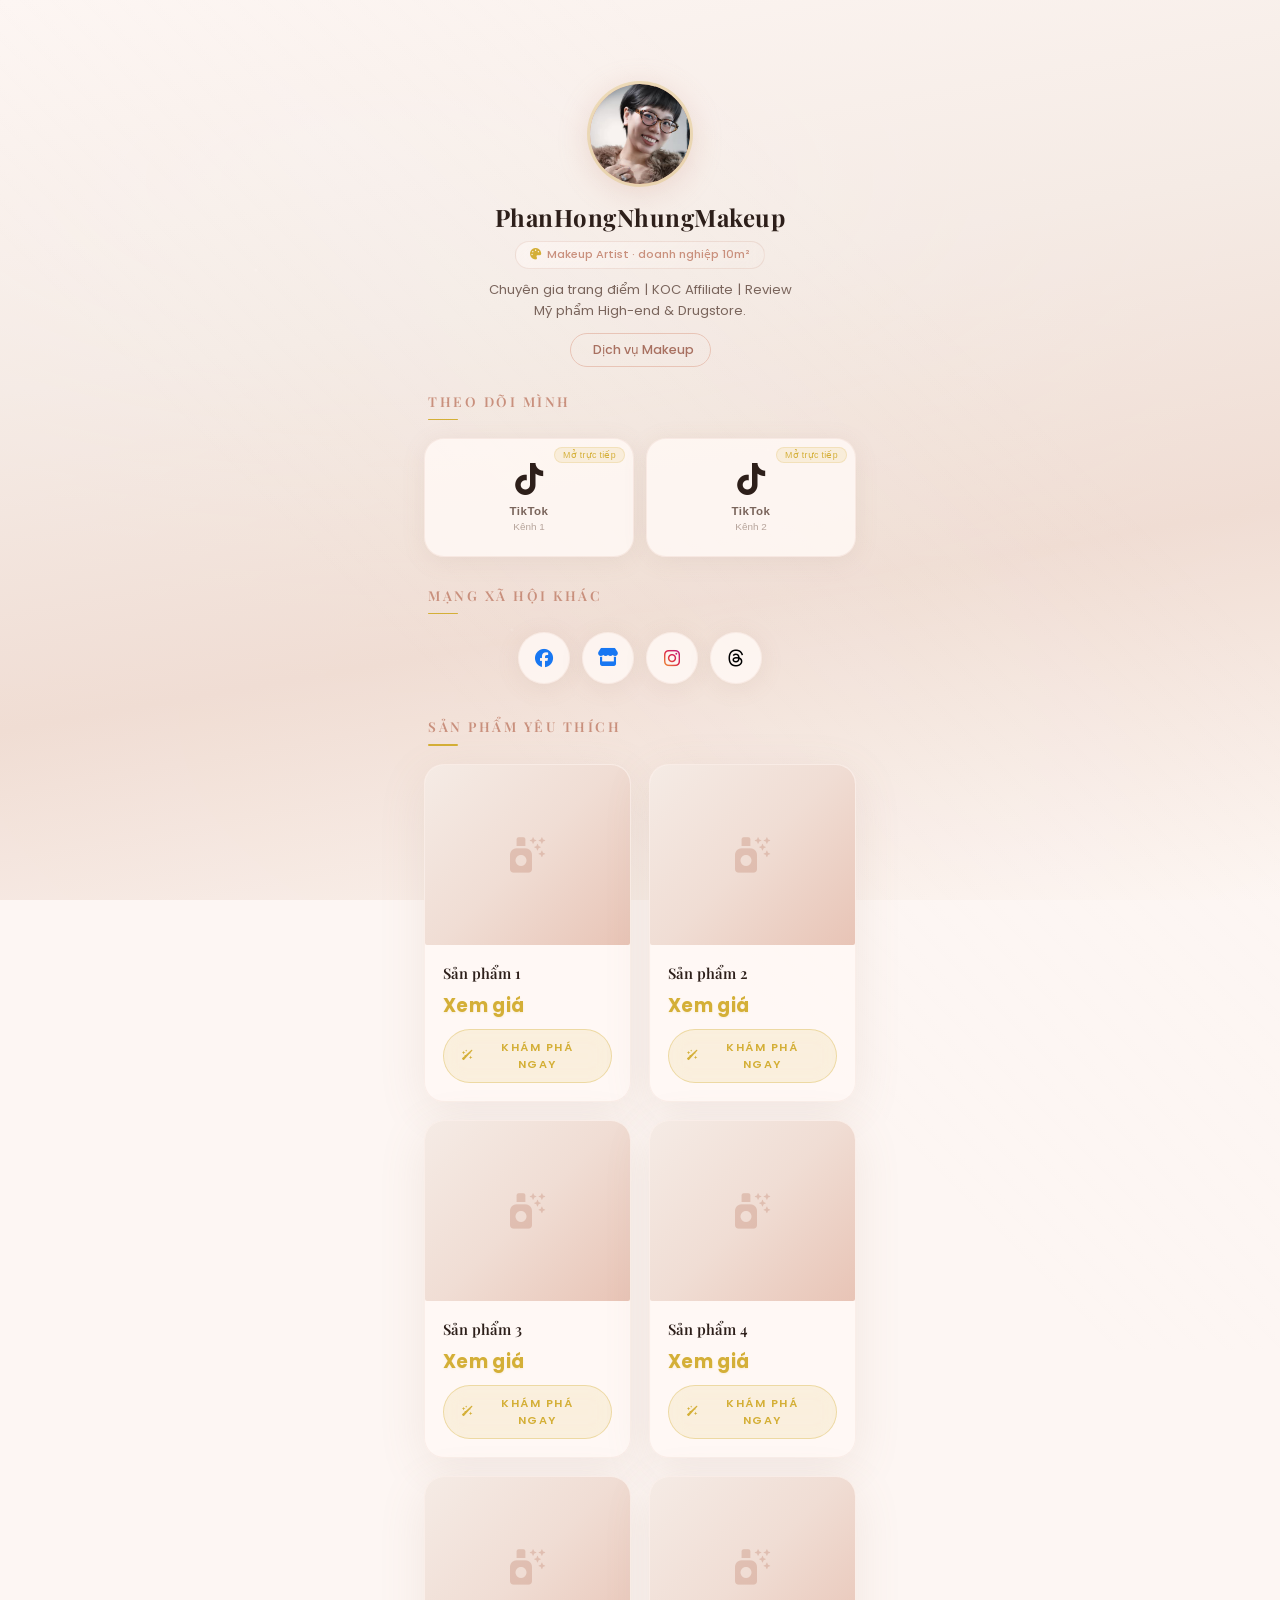
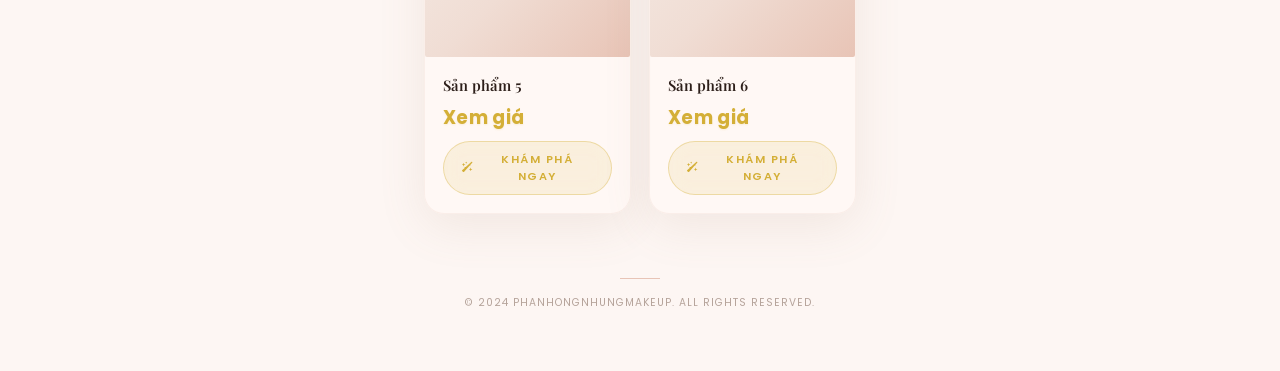
==== commit 83c77c1f: "added real products and avatar" ====
--- a/tiktok.html
+++ b/tiktok.html
@@ -44,7 +44,7 @@
          ========================================== -->
     <header class="profile-header" id="profile-header">
       <div class="profile-avatar" id="profile-avatar">
-        <i class="fa-solid fa-wand-magic-sparkles avatar-placeholder"></i>
+        <img src="assets/avatar.jpg" alt="PhanHongNhungMakeup Avatar" />
       </div>
 
       <h1 class="profile-name">PhanHongNhungMakeup</h1>
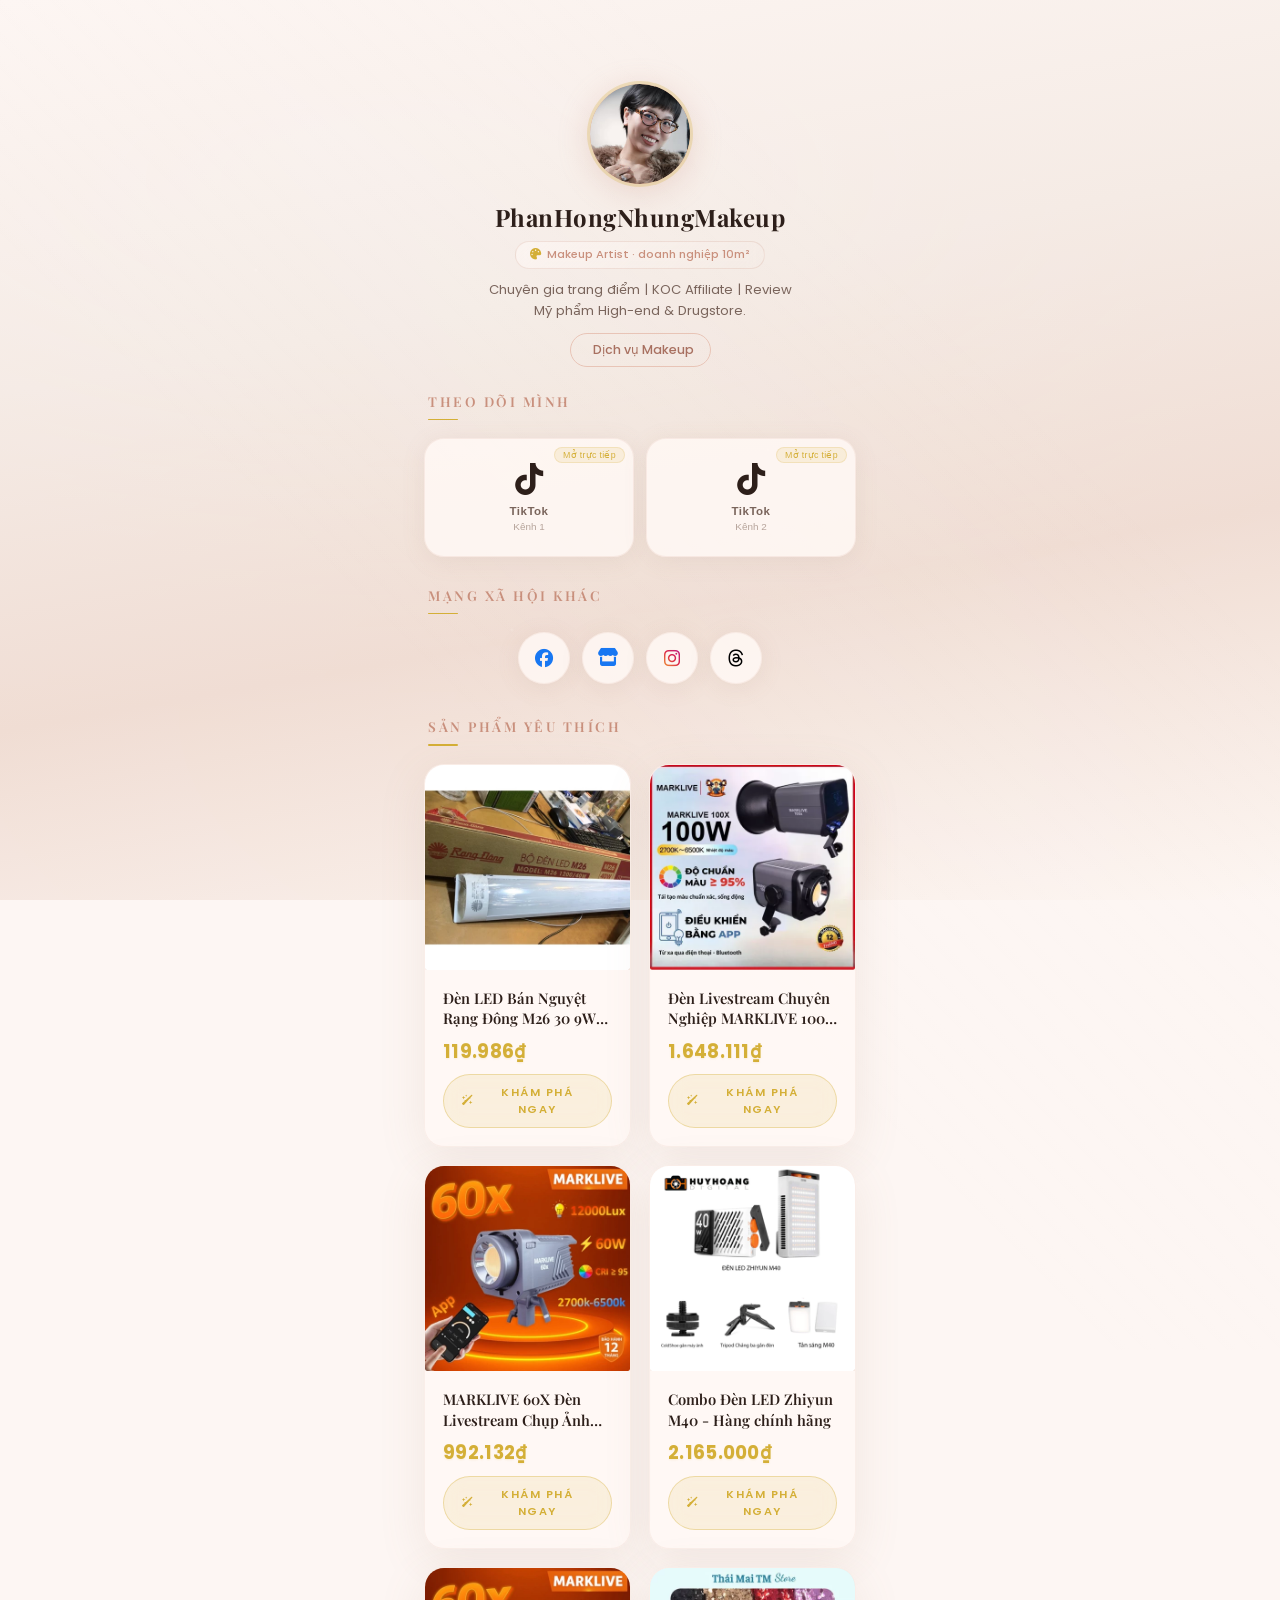
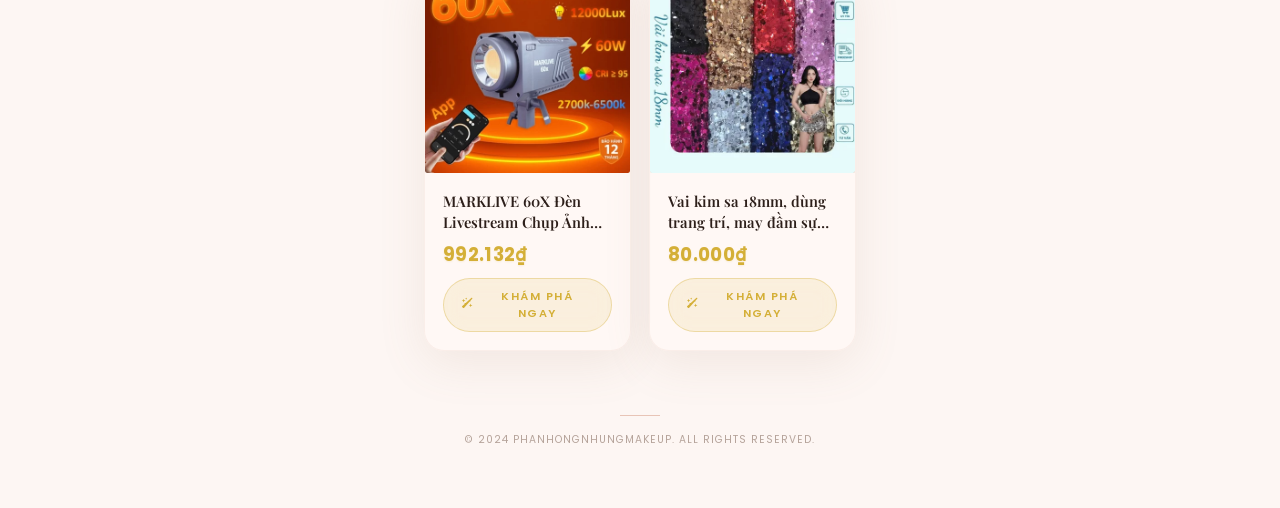
==== commit 288a2e6d: "hardcoded product HTML" ====
--- a/tiktok.html
+++ b/tiktok.html
@@ -144,13 +144,13 @@
       <div class="products-grid" id="products-grid">
 
         <!-- Sản phẩm 1 -->
-        <article class="product-card" id="product-1" data-product-id="1" aria-label="Sản phẩm 1">
-          <div class="product-image-wrapper">
-            <i class="fa-solid fa-spray-can-sparkles img-placeholder"></i>
-          </div>
-          <div class="product-info">
-            <h3 class="product-name">Sản phẩm 1</h3>
-            <span class="product-price">Xem giá</span>
+        <article class="product-card" id="product-1" data-product-id="1" aria-label="Đèn LED Bán Nguyệt Rạng Đông">
+          <div class="product-image-wrapper">
+            <img src="assets/product_1.webp" alt="Đèn LED Bán Nguyệt Rạng Đông" style="width: 100%; height: 100%; object-fit: cover;" />
+          </div>
+          <div class="product-info">
+            <h3 class="product-name">Đèn LED Bán Nguyệt Rạng Đông M26 30...</h3>
+            <span class="product-price">119.986₫</span>
             <button class="product-buy-btn" id="buy-btn-1">
               <i class="fa-solid fa-wand-sparkles"></i>
               KHÁM PHÁ NGAY
@@ -159,13 +159,13 @@
         </article>
 
         <!-- Sản phẩm 2 -->
-        <article class="product-card" id="product-2" data-product-id="2" aria-label="Sản phẩm 2">
-          <div class="product-image-wrapper">
-            <i class="fa-solid fa-spray-can-sparkles img-placeholder"></i>
-          </div>
-          <div class="product-info">
-            <h3 class="product-name">Sản phẩm 2</h3>
-            <span class="product-price">Xem giá</span>
+        <article class="product-card" id="product-2" data-product-id="2" aria-label="Đèn Livestream Chuyên Nghiệp MARKLIVE 100X">
+          <div class="product-image-wrapper">
+            <img src="assets/product_2.webp" alt="Đèn Livestream Chuyên Nghiệp MARKLIVE 100X" style="width: 100%; height: 100%; object-fit: cover;" />
+          </div>
+          <div class="product-info">
+            <h3 class="product-name">Đèn Livestream Chuyên Nghiệp MARK...</h3>
+            <span class="product-price">1.648.111₫</span>
             <button class="product-buy-btn" id="buy-btn-2">
               <i class="fa-solid fa-wand-sparkles"></i>
               KHÁM PHÁ NGAY
@@ -174,13 +174,13 @@
         </article>
 
         <!-- Sản phẩm 3 -->
-        <article class="product-card" id="product-3" data-product-id="3" aria-label="Sản phẩm 3">
-          <div class="product-image-wrapper">
-            <i class="fa-solid fa-spray-can-sparkles img-placeholder"></i>
-          </div>
-          <div class="product-info">
-            <h3 class="product-name">Sản phẩm 3</h3>
-            <span class="product-price">Xem giá</span>
+        <article class="product-card" id="product-3" data-product-id="3" aria-label="MARKLIVE 60X Đèn Livestream">
+          <div class="product-image-wrapper">
+            <img src="assets/product_3.webp" alt="MARKLIVE 60X Đèn Livestream" style="width: 100%; height: 100%; object-fit: cover;" />
+          </div>
+          <div class="product-info">
+            <h3 class="product-name">MARKLIVE 60X Đèn Livestream Chụp...</h3>
+            <span class="product-price">992.132₫</span>
             <button class="product-buy-btn" id="buy-btn-3">
               <i class="fa-solid fa-wand-sparkles"></i>
               KHÁM PHÁ NGAY
@@ -189,13 +189,13 @@
         </article>
 
         <!-- Sản phẩm 4 -->
-        <article class="product-card" id="product-4" data-product-id="4" aria-label="Sản phẩm 4">
-          <div class="product-image-wrapper">
-            <i class="fa-solid fa-spray-can-sparkles img-placeholder"></i>
-          </div>
-          <div class="product-info">
-            <h3 class="product-name">Sản phẩm 4</h3>
-            <span class="product-price">Xem giá</span>
+        <article class="product-card" id="product-4" data-product-id="4" aria-label="Combo Đèn LED Zhiyun M40">
+          <div class="product-image-wrapper">
+            <img src="assets/product_4.webp" alt="Combo Đèn LED Zhiyun M40" style="width: 100%; height: 100%; object-fit: cover;" />
+          </div>
+          <div class="product-info">
+            <h3 class="product-name">Combo Đèn LED Zhiyun M40 - Hàng...</h3>
+            <span class="product-price">2.165.000₫</span>
             <button class="product-buy-btn" id="buy-btn-4">
               <i class="fa-solid fa-wand-sparkles"></i>
               KHÁM PHÁ NGAY
@@ -204,13 +204,13 @@
         </article>
 
         <!-- Sản phẩm 5 -->
-        <article class="product-card" id="product-5" data-product-id="5" aria-label="Sản phẩm 5">
-          <div class="product-image-wrapper">
-            <i class="fa-solid fa-spray-can-sparkles img-placeholder"></i>
-          </div>
-          <div class="product-info">
-            <h3 class="product-name">Sản phẩm 5</h3>
-            <span class="product-price">Xem giá</span>
+        <article class="product-card" id="product-5" data-product-id="5" aria-label="MARKLIVE 60X Đèn Livestream">
+          <div class="product-image-wrapper">
+            <img src="assets/product_5.webp" alt="MARKLIVE 60X Đèn Livestream" style="width: 100%; height: 100%; object-fit: cover;" />
+          </div>
+          <div class="product-info">
+            <h3 class="product-name">MARKLIVE 60X Đèn Livestream Chụp...</h3>
+            <span class="product-price">992.132₫</span>
             <button class="product-buy-btn" id="buy-btn-5">
               <i class="fa-solid fa-wand-sparkles"></i>
               KHÁM PHÁ NGAY
@@ -219,13 +219,13 @@
         </article>
 
         <!-- Sản phẩm 6 -->
-        <article class="product-card" id="product-6" data-product-id="6" aria-label="Sản phẩm 6">
-          <div class="product-image-wrapper">
-            <i class="fa-solid fa-spray-can-sparkles img-placeholder"></i>
-          </div>
-          <div class="product-info">
-            <h3 class="product-name">Sản phẩm 6</h3>
-            <span class="product-price">Xem giá</span>
+        <article class="product-card" id="product-6" data-product-id="6" aria-label="Vai kim sa 18mm">
+          <div class="product-image-wrapper">
+            <img src="assets/product_6.webp" alt="Vai kim sa 18mm" style="width: 100%; height: 100%; object-fit: cover;" />
+          </div>
+          <div class="product-info">
+            <h3 class="product-name">Vai kim sa 18mm, dùng trang trí...</h3>
+            <span class="product-price">80.000₫</span>
             <button class="product-buy-btn" id="buy-btn-6">
               <i class="fa-solid fa-wand-sparkles"></i>
               KHÁM PHÁ NGAY
